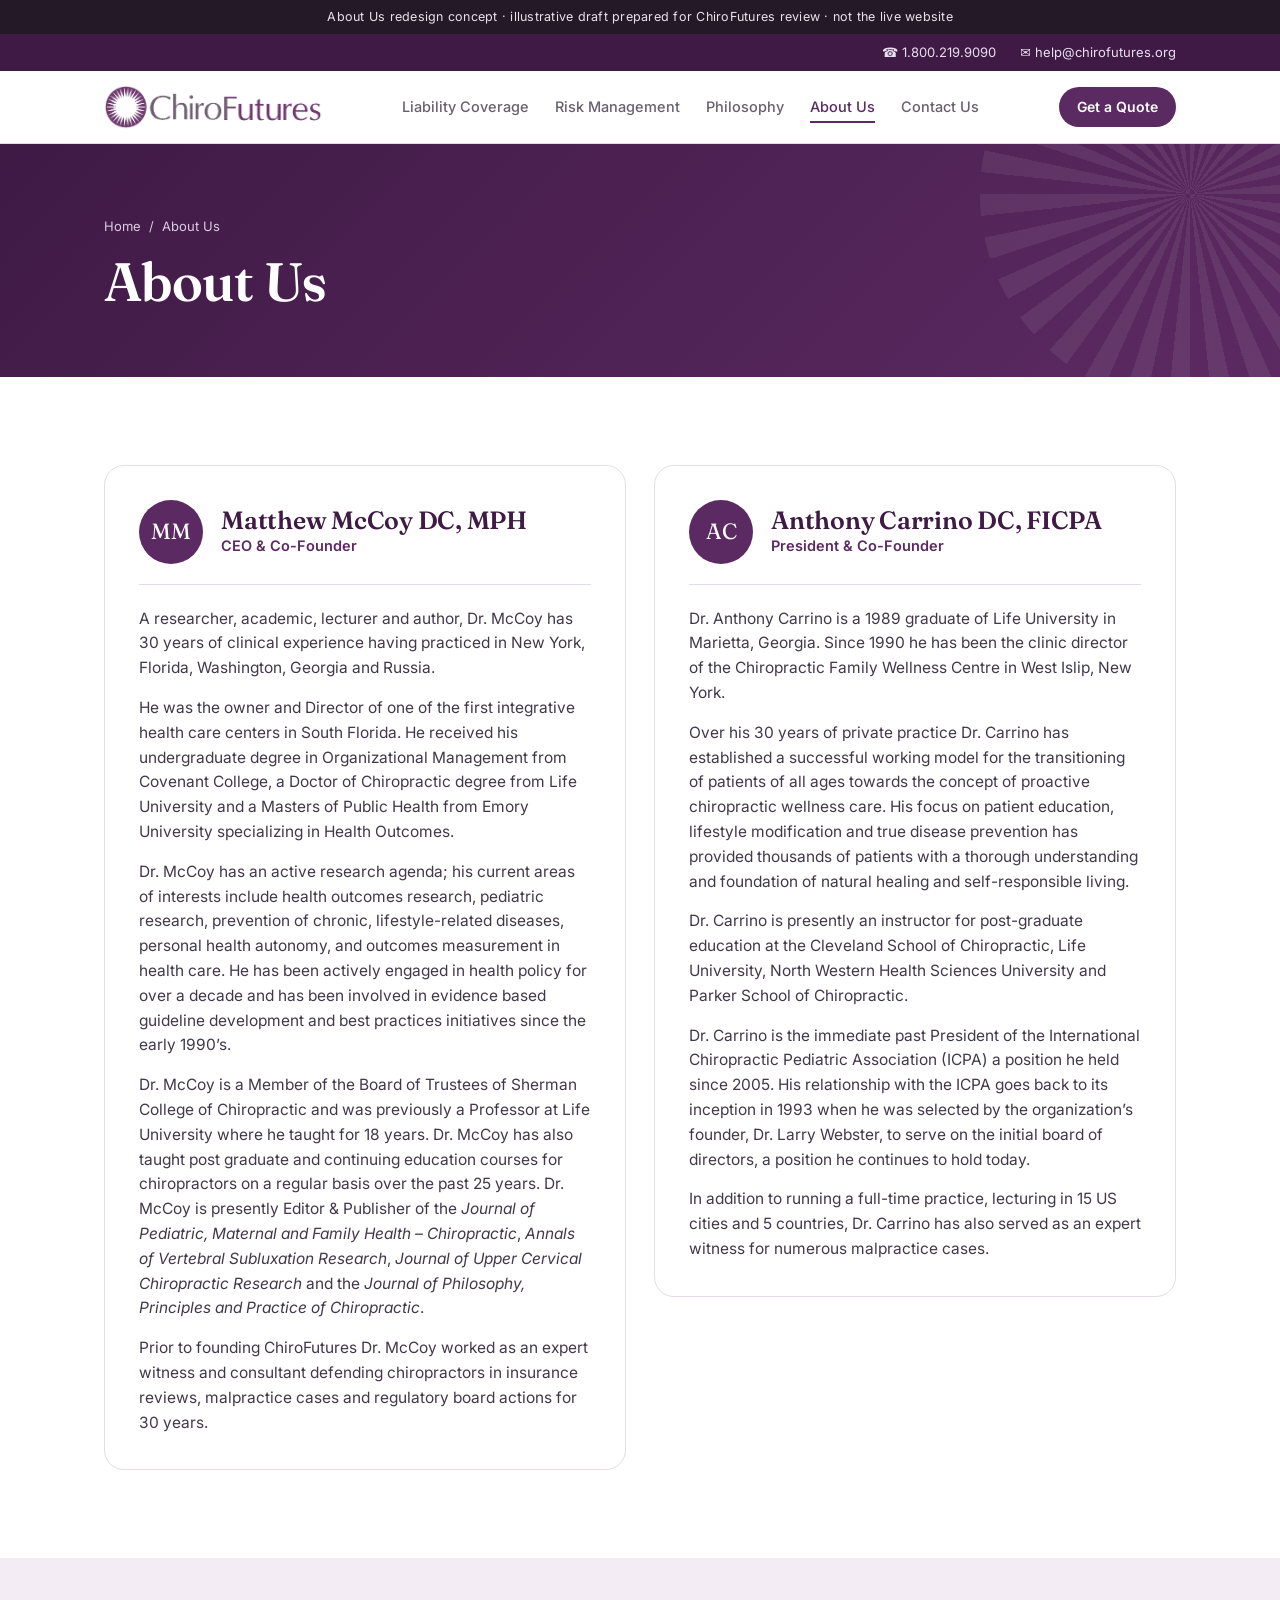
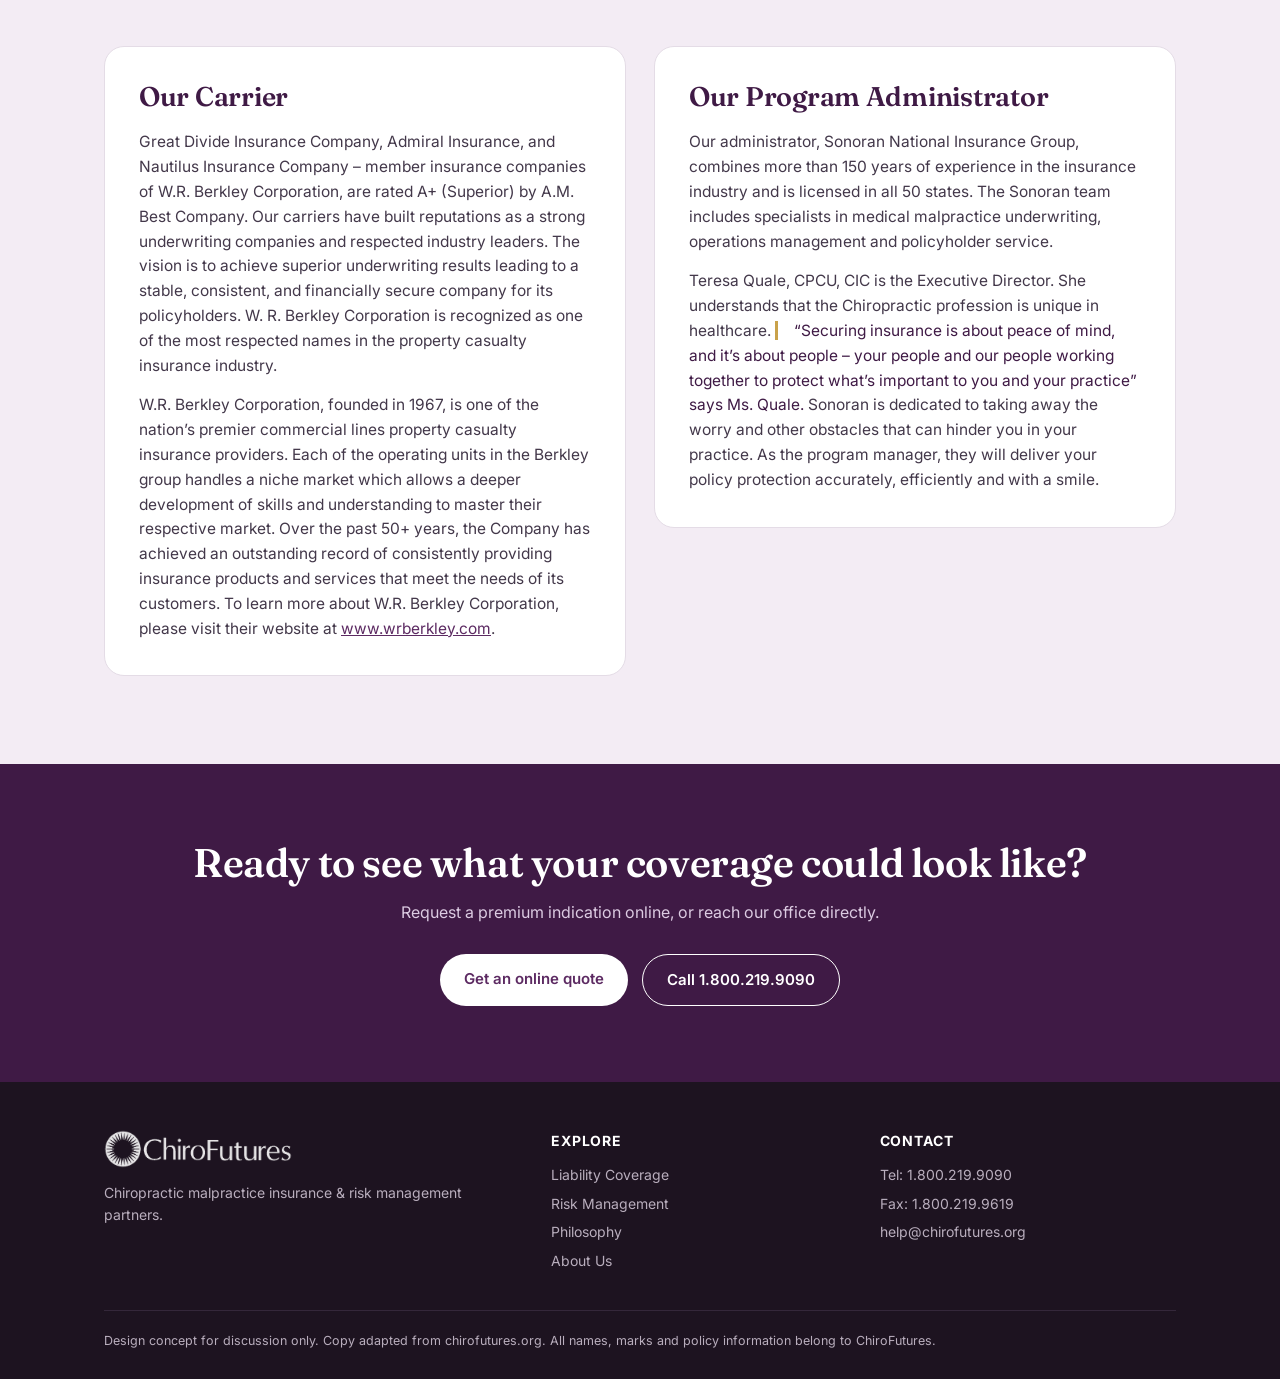
==== about.html @ 0a471173 "Create about.html" ====
<!DOCTYPE html>
<html lang="en">
<head>
<meta charset="utf-8">
<meta name="viewport" content="width=device-width, initial-scale=1">
<title>ChiroFutures – About Us – Redesign Concept</title>
<meta name="robots" content="noindex">
<link rel="preconnect" href="https://fonts.googleapis.com">
<link rel="preconnect" href="https://fonts.gstatic.com" crossorigin>
<link href="https://fonts.googleapis.com/css2?family=Fraunces:opsz,wght@9..144,500;9..144,600&family=Inter:wght@400;500;600&display=swap" rel="stylesheet">
<link rel="stylesheet" href="style.css">
</head>
<body>

<div class="concept">About Us redesign concept &middot; illustrative draft prepared for ChiroFutures review &middot; not the live website</div>

<div class="topbar"><div class="wrap">
  <a href="tel:18002199090">&#9742; 1.800.219.9090</a>
  <a href="mailto:help@chirofutures.org">&#9993; help@chirofutures.org</a>
</div></div>

<header class="nav"><div class="wrap">
  <a class="brand" href="index.html"><img src="assets/logo.svg" alt="ChiroFutures"></a>
  <nav><ul>
    <li><a href="index.html#coverage">Liability Coverage</a></li>
    <li><a href="index.html#risk">Risk Management</a></li>
    <li><a href="index.html#philosophy">Philosophy</a></li>
    <li><a href="about.html" class="active">About Us</a></li>
    <li><a href="index.html#contact">Contact Us</a></li>
  </ul></nav>
  <a class="btn btn-primary btn-sm" href="index.html#quote">Get a Quote</a>
</div></header>

<main>
  <div class="page-hero"><div class="wrap">
    <div class="crumbs"><a href="index.html">Home</a> &nbsp;/&nbsp; About Us</div>
    <h1>About Us</h1>
  </div></div>

  <section>
    <div class="wrap bios">
      <article class="bio">
        <div class="head"><div class="avatar">MM</div><div><h2>Matthew McCoy DC, MPH</h2><div class="role">CEO &amp; Co-Founder</div></div></div>
        <p>A researcher, academic, lecturer and author, Dr. McCoy has 30 years of clinical experience having practiced in New York, Florida, Washington, Georgia and Russia.</p>
        <p>He was the owner and Director of one of the first integrative health care centers in South Florida. He received his undergraduate degree in Organizational Management from Covenant College, a Doctor of Chiropractic degree from Life University and a Masters of Public Health from Emory University specializing in Health Outcomes.</p>
        <p>Dr. McCoy has an active research agenda; his current areas of interests include health outcomes research, pediatric research, prevention of chronic, lifestyle-related diseases, personal health autonomy, and outcomes measurement in health care. He has been actively engaged in health policy for over a decade and has been involved in evidence based guideline development and best practices initiatives since the early 1990&rsquo;s.</p>
        <p>Dr. McCoy is a Member of the Board of Trustees of Sherman College of Chiropractic and was previously a Professor at Life University where he taught for 18 years. Dr. McCoy has also taught post graduate and continuing education courses for chiropractors on a regular basis over the past 25 years. Dr. McCoy is presently Editor &amp; Publisher of the <em>Journal of Pediatric, Maternal and Family Health &ndash; Chiropractic</em>, <em>Annals of Vertebral Subluxation Research</em>, <em>Journal of Upper Cervical Chiropractic Research</em> and the <em>Journal of Philosophy, Principles and Practice of Chiropractic</em>.</p>
        <p>Prior to founding ChiroFutures Dr. McCoy worked as an expert witness and consultant defending chiropractors in insurance reviews, malpractice cases and regulatory board actions for 30 years.</p>
      </article>

      <article class="bio">
        <div class="head"><div class="avatar">AC</div><div><h2>Anthony Carrino DC, FICPA</h2><div class="role">President &amp; Co-Founder</div></div></div>
        <p>Dr. Anthony Carrino is a 1989 graduate of Life University in Marietta, Georgia. Since 1990 he has been the clinic director of the Chiropractic Family Wellness Centre in West Islip, New York.</p>
        <p>Over his 30 years of private practice Dr. Carrino has established a successful working model for the transitioning of patients of all ages towards the concept of proactive chiropractic wellness care. His focus on patient education, lifestyle modification and true disease prevention has provided thousands of patients with a thorough understanding and foundation of natural healing and self-responsible living.</p>
        <p>Dr. Carrino is presently an instructor for post-graduate education at the Cleveland School of Chiropractic, Life University, North Western Health Sciences University and Parker School of Chiropractic.</p>
        <p>Dr. Carrino is the immediate past President of the International Chiropractic Pediatric Association (ICPA) a position he held since 2005. His relationship with the ICPA goes back to its inception in 1993 when he was selected by the organization&rsquo;s founder, Dr. Larry Webster, to serve on the initial board of directors, a position he continues to hold today.</p>
        <p>In addition to running a full-time practice, lecturing in 15 US cities and 5 countries, Dr. Carrino has also served as an expert witness for numerous malpractice cases.</p>
      </article>
    </div>
  </section>

  <section class="partners">
    <div class="wrap cols2">
      <article class="pcard">
        <h2>Our Carrier</h2>
        <p>Great Divide Insurance Company, Admiral Insurance, and Nautilus Insurance Company &ndash; member insurance companies of W.R. Berkley Corporation, are rated A+ (Superior) by A.M. Best Company. Our carriers have built reputations as a strong underwriting companies and respected industry leaders. The vision is to achieve superior underwriting results leading to a stable, consistent, and financially secure company for its policyholders. W. R. Berkley Corporation is recognized as one of the most respected names in the property casualty insurance industry.</p>
        <p>W.R. Berkley Corporation, founded in 1967, is one of the nation&rsquo;s premier commercial lines property casualty insurance providers. Each of the operating units in the Berkley group handles a niche market which allows a deeper development of skills and understanding to master their respective market. Over the past 50+ years, the Company has achieved an outstanding record of consistently providing insurance products and services that meet the needs of its customers. To learn more about W.R. Berkley Corporation, please visit their website at <a class="ext" href="https://www.wrberkley.com" target="_blank" rel="noopener">www.wrberkley.com</a>.</p>
      </article>

      <article class="pcard">
        <h2>Our Program Administrator</h2>
        <p>Our administrator, Sonoran National Insurance Group, combines more than 150 years of experience in the insurance industry and is licensed in all 50 states. The Sonoran team includes specialists in medical malpractice underwriting, operations management and policyholder service.</p>
        <p>Teresa Quale, CPCU, CIC is the Executive Director. She understands that the Chiropractic profession is unique in healthcare. <span class="pull">&ldquo;Securing insurance is about peace of mind, and it&rsquo;s about people &ndash; your people and our people working together to protect what&rsquo;s important to you and your practice&rdquo; says Ms. Quale.</span> Sonoran is dedicated to taking away the worry and other obstacles that can hinder you in your practice. As the program manager, they will deliver your policy protection accurately, efficiently and with a smile.</p>
      </article>
    </div>
  </section>

  <div class="cta-band"><div class="wrap">
    <h2>Ready to see what your coverage could look like?</h2>
    <p>Request a premium indication online, or reach our office directly.</p>
    <div class="cta">
      <a class="btn btn-primary" style="background:#fff;color:var(--plum)" href="index.html#quote">Get an online quote</a>
      <a class="btn btn-ghost" href="tel:18002199090">Call 1.800.219.9090</a>
    </div>
  </div></div>
</main>

<footer><div class="wrap">
  <div class="cols">
    <div><img class="foot-logo" src="assets/logo.svg" alt="ChiroFutures"><p>Chiropractic malpractice insurance &amp; risk management partners.</p></div>
    <div><h4>Explore</h4><ul><li><a href="index.html#coverage">Liability Coverage</a></li><li><a href="index.html#risk">Risk Management</a></li><li><a href="index.html#philosophy">Philosophy</a></li><li><a href="about.html">About Us</a></li></ul></div>
    <div><h4>Contact</h4><ul><li>Tel: 1.800.219.9090</li><li>Fax: 1.800.219.9619</li><li><a href="mailto:help@chirofutures.org">help@chirofutures.org</a></li></ul></div>
  </div>
  <div class="legal">Design concept for discussion only. Copy adapted from chirofutures.org. All names, marks and policy information belong to ChiroFutures.</div>
</div></footer>

</body>
</html>
---- style.css ----
:root{
    --plum:#5c2a62; --plum-dark:#3f1a45; --plum-soft:#f3ecf4;
    --sand:#f7f3ec; --ink:#241a27; --muted:#6a5f6e; --line:#e4dce6; --accent:#c9a24b;
  }
  *{box-sizing:border-box;margin:0;padding:0}
  html{scroll-behavior:smooth}
  body{font-family:Inter,system-ui,sans-serif;color:var(--ink);line-height:1.6;background:#fff}
  h1,h2,h3{font-family:Fraunces,Georgia,serif;font-weight:600;line-height:1.15;letter-spacing:-.01em}
  a{color:inherit;text-decoration:none}
  .wrap{max-width:1120px;margin:0 auto;padding:0 24px}

  .concept{background:var(--ink);color:#e9e2ec;font-size:12.5px;text-align:center;padding:7px 16px;letter-spacing:.02em}

  .topbar{background:var(--plum-dark);color:#eadff0;font-size:13px}
  .topbar .wrap{display:flex;justify-content:flex-end;gap:24px;padding-top:8px;padding-bottom:8px;flex-wrap:wrap}
  .topbar a:hover{text-decoration:underline}

  header.nav{position:sticky;top:0;z-index:20;background:rgba(255,255,255,.96);backdrop-filter:blur(8px);border-bottom:1px solid var(--line)}
  header.nav .wrap{display:flex;align-items:center;justify-content:space-between;height:72px}
  .brand{display:flex;align-items:center}
  .brand img{height:44px;width:auto;display:block}
  .foot-logo{height:38px;width:auto;display:block;margin-bottom:14px;filter:brightness(0) invert(1);opacity:.92}
  nav ul{display:flex;gap:26px;list-style:none;font-size:14.5px;font-weight:500}
  nav a{color:var(--muted);padding:6px 0;border-bottom:2px solid transparent}
  nav a:hover{color:var(--plum);border-color:var(--plum)}
  .btn{display:inline-block;padding:13px 24px;border-radius:999px;font-weight:600;font-size:15px;transition:.2s}
  .btn-primary{background:var(--plum);color:#fff}
  .btn-primary:hover{background:var(--plum-dark);transform:translateY(-1px)}
  .btn-ghost{border:1.5px solid #fff;color:#fff}
  .btn-ghost:hover{background:#fff;color:var(--plum)}
  .btn-sm{padding:9px 18px;font-size:14px}
  @media(max-width:900px){nav ul{display:none}}

  .hero{background:linear-gradient(135deg,var(--plum-dark),var(--plum) 60%,#7a3a80);color:#fff;position:relative;overflow:hidden}
  .hero::after{content:"";position:absolute;right:-140px;top:-140px;width:520px;height:520px;border-radius:50%;
     background:repeating-conic-gradient(rgba(255,255,255,.07) 0 6deg,transparent 6deg 12deg)}
  .hero .wrap{display:grid;grid-template-columns:1.25fr .75fr;gap:56px;padding-top:96px;padding-bottom:96px;position:relative;z-index:1;align-items:center}
  .eyebrow{font-size:13px;letter-spacing:.14em;text-transform:uppercase;color:#e6cf9a;font-weight:600;margin-bottom:18px}
  .hero h1{font-size:clamp(38px,5vw,60px);margin-bottom:22px}
  .hero p.lead{font-size:18px;color:#eadff0;max-width:560px;margin-bottom:34px}
  .hero .cta{display:flex;gap:14px;flex-wrap:wrap}
  .quote-card{background:#fff;color:var(--ink);border-radius:20px;padding:30px;box-shadow:0 24px 60px rgba(0,0,0,.28)}
  .quote-card h3{font-size:22px;color:var(--plum);margin-bottom:8px}
  .quote-card p{font-size:14.5px;color:var(--muted);margin-bottom:18px}
  .quote-card label{display:block;font-size:12.5px;font-weight:600;margin:12px 0 5px}
  .quote-card input,.quote-card select{width:100%;padding:12px 14px;border:1px solid var(--line);border-radius:10px;font:inherit;background:#fff}
  .quote-card .btn{width:100%;margin-top:18px;border:0;cursor:pointer;text-align:center}
  .fine{font-size:12px;color:var(--muted);margin-top:12px}
  @media(max-width:900px){.hero .wrap{grid-template-columns:1fr;padding-top:64px;padding-bottom:64px}}

  .strip{background:var(--sand);border-bottom:1px solid var(--line)}
  .strip .wrap{display:grid;grid-template-columns:repeat(3,1fr);gap:24px;padding-top:30px;padding-bottom:30px}
  .strip div{display:flex;gap:14px;align-items:flex-start}
  .strip b{display:block;font-family:Fraunces,serif;font-size:19px;color:var(--plum)}
  .strip small{color:var(--muted);font-size:14px}
  .ico{flex:none;width:42px;height:42px;border-radius:12px;background:var(--plum);color:#fff;display:grid;place-items:center;font-size:19px}
  @media(max-width:800px){.strip .wrap{grid-template-columns:1fr}}

  section{padding:88px 0}
  .sec-head{max-width:640px;margin-bottom:44px}
  .sec-head h2{font-size:clamp(30px,3.6vw,42px);color:var(--plum-dark);margin-bottom:14px}
  .sec-head p{color:var(--muted);font-size:17px}

  .cards{display:grid;grid-template-columns:repeat(3,1fr);gap:22px}
  .card{border:1px solid var(--line);border-radius:18px;padding:28px;background:#fff;transition:.2s}
  .card:hover{border-color:var(--plum);box-shadow:0 14px 34px rgba(92,42,98,.12);transform:translateY(-3px)}
  .card h3{font-size:21px;margin:16px 0 8px;color:var(--plum-dark)}
  .card p{color:var(--muted);font-size:15px;margin-bottom:14px}
  .card a.more{color:var(--plum);font-weight:600;font-size:14.5px}
  @media(max-width:900px){.cards{grid-template-columns:1fr}}

  .founders{background:var(--plum-soft)}
  .founders .grid{display:grid;grid-template-columns:1fr 1fr;gap:56px;align-items:center}
  .founders h2{font-size:clamp(30px,3.6vw,42px);color:var(--plum-dark);margin-bottom:18px}
  .founders p{color:#4a3f4e;margin-bottom:16px;font-size:16.5px}
  .people{display:grid;gap:18px}
  .person{background:#fff;border-radius:18px;padding:24px 26px;display:flex;gap:18px;align-items:center;border:1px solid var(--line)}
  .avatar{flex:none;width:64px;height:64px;border-radius:50%;background:var(--plum);color:#fff;display:grid;place-items:center;font-family:Fraunces,serif;font-size:22px}
  .person b{font-family:Fraunces,serif;font-size:19px;color:var(--plum-dark);display:block}
  .person span{color:var(--muted);font-size:14.5px}
  .sig{font-family:Fraunces,serif;font-style:italic;color:var(--plum);font-size:18px}
  @media(max-width:900px){.founders .grid{grid-template-columns:1fr;gap:32px}}

  .endorse .box{border:1px solid var(--line);border-radius:22px;padding:40px;display:grid;grid-template-columns:auto 1fr;gap:32px;align-items:center;background:#fff}
  .endorse .avatar{width:84px;height:84px;font-size:28px;background:var(--accent);color:#2b2112}
  .endorse blockquote{font-family:Fraunces,serif;font-size:22px;line-height:1.4;color:var(--plum-dark)}
  .endorse cite{display:block;margin-top:14px;font-style:normal;font-family:Inter,sans-serif;font-size:14px;color:var(--muted)}
  @media(max-width:700px){.endorse .box{grid-template-columns:1fr}}

  .cta-band{background:var(--plum-dark);color:#fff;text-align:center;padding:76px 0}
  .cta-band h2{font-size:clamp(28px,3.4vw,40px);margin-bottom:14px}
  .cta-band p{color:#dccbe2;max-width:600px;margin:0 auto 28px}
  .cta-band .cta{display:flex;gap:14px;justify-content:center;flex-wrap:wrap}

  footer{background:#1d1320;color:#b9aebd;font-size:14px;padding:48px 0 28px}
  footer .cols{display:grid;grid-template-columns:1.4fr 1fr 1fr;gap:32px;margin-bottom:32px}
  footer h4{color:#fff;font-size:14px;margin-bottom:12px;letter-spacing:.06em;text-transform:uppercase}
  footer li{list-style:none;margin-bottom:6px}
  footer a:hover{color:#fff}
  footer .legal{border-top:1px solid #34273a;padding-top:20px;font-size:12.5px}
  @media(max-width:800px){footer .cols{grid-template-columns:1fr}}

  nav a.active{color:var(--plum);border-color:var(--plum)}
  .page-hero{background:linear-gradient(135deg,var(--plum-dark),var(--plum));color:#fff;padding:72px 0 64px;position:relative;overflow:hidden}
  .page-hero::after{content:"";position:absolute;right:-120px;top:-160px;width:420px;height:420px;border-radius:50%;background:repeating-conic-gradient(rgba(255,255,255,.07) 0 6deg,transparent 6deg 12deg)}
  .page-hero .wrap{position:relative;z-index:1}
  .page-hero h1{font-size:clamp(36px,4.6vw,54px)}
  .crumbs{font-size:13px;color:#dccbe2;margin-bottom:14px}
  .crumbs a:hover{text-decoration:underline}
  .bios{display:grid;grid-template-columns:1fr 1fr;gap:28px;align-items:start}
  .bio{border:1px solid var(--line);border-radius:20px;padding:34px;background:#fff}
  .bio .head{display:flex;gap:18px;align-items:center;margin-bottom:22px;padding-bottom:20px;border-bottom:1px solid var(--line)}
  .bio h2{font-size:25px;color:var(--plum-dark)}
  .bio .role{color:var(--plum);font-weight:600;font-size:14.5px}
  .bio p{color:#43384a;font-size:15.5px;margin-bottom:15px}
  .bio p:last-child{margin-bottom:0}
  .partners{background:var(--plum-soft)}
  .partners .cols2{display:grid;grid-template-columns:1fr 1fr;gap:28px;align-items:start}
  .pcard{background:#fff;border:1px solid var(--line);border-radius:20px;padding:34px}
  .pcard h2{font-size:27px;color:var(--plum-dark);margin-bottom:18px}
  .pcard p{color:#43384a;font-size:15.5px;margin-bottom:15px}
  .pcard p:last-child{margin-bottom:0}
  .pcard .pull{border-left:3px solid var(--accent);padding-left:16px;color:var(--plum-dark)}
  .pcard a.ext{color:var(--plum);text-decoration:underline}
  @media(max-width:900px){.bios,.partners .cols2{grid-template-columns:1fr}}
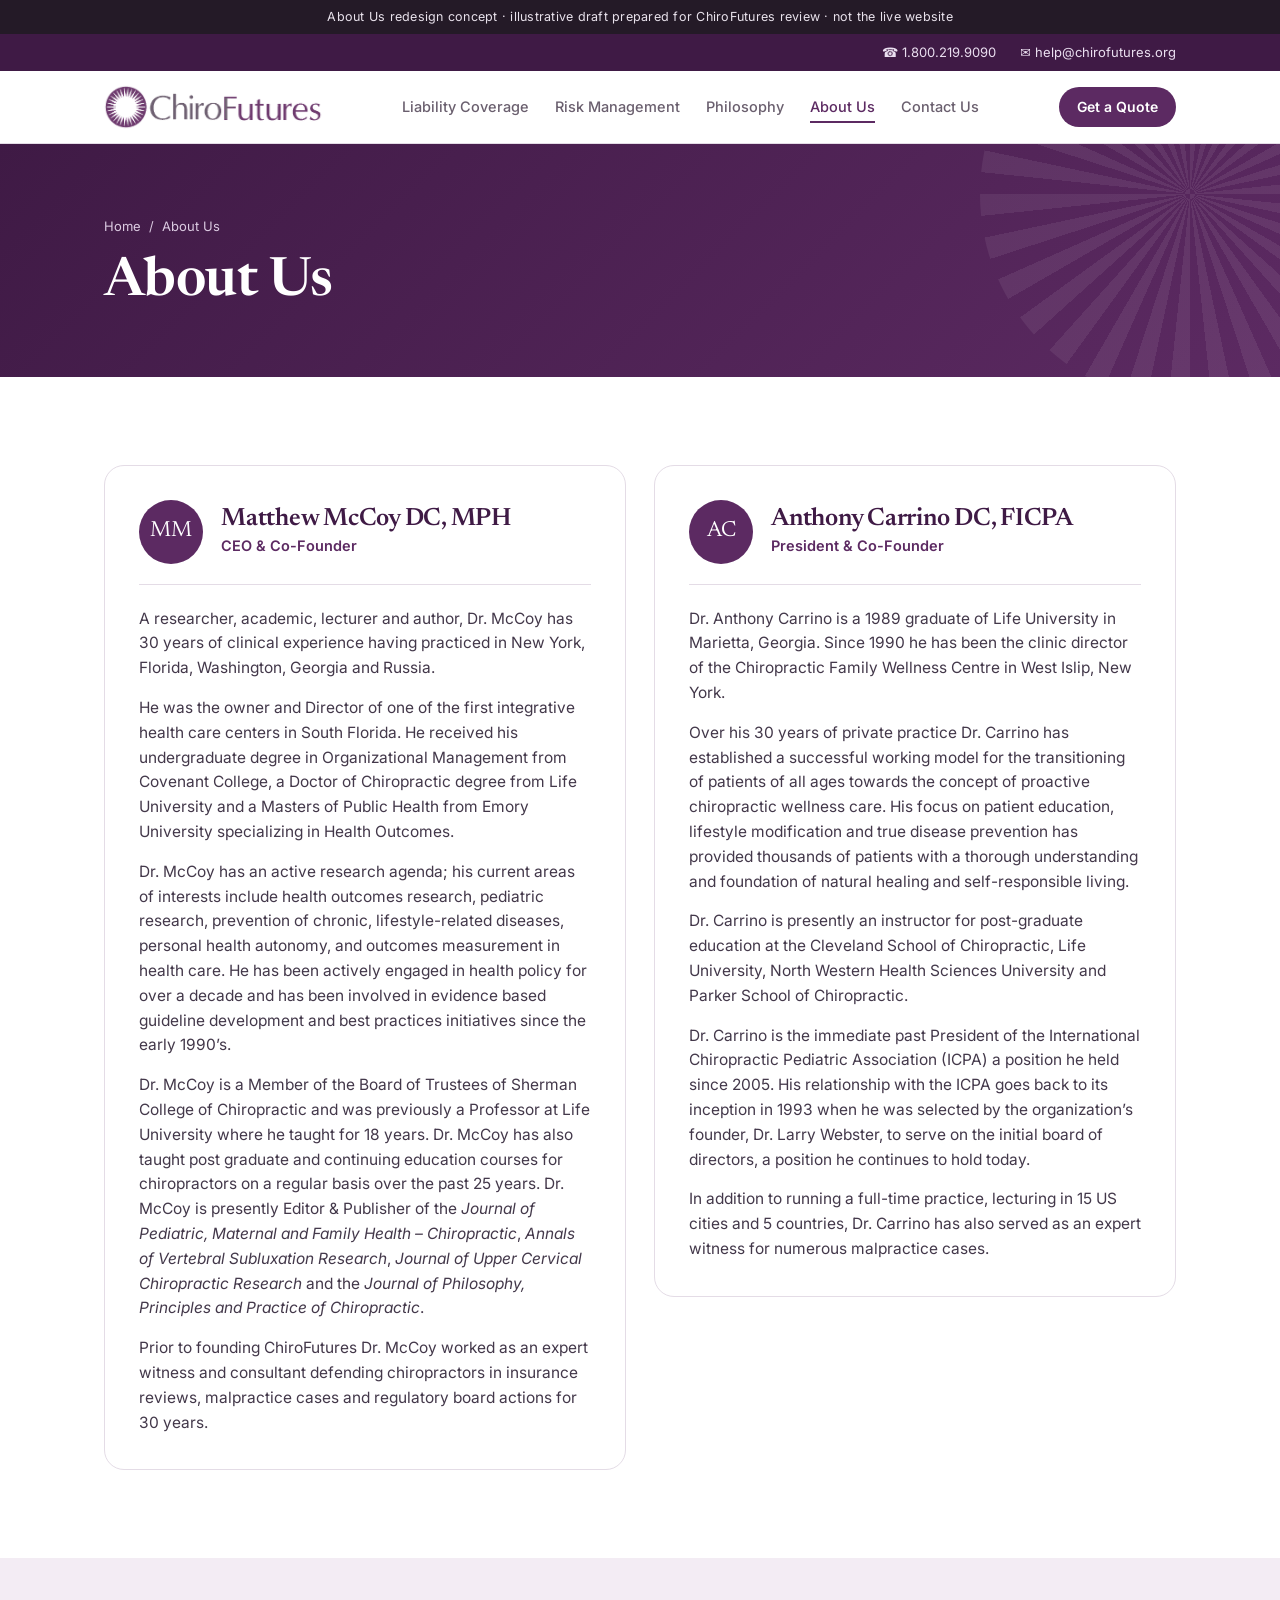
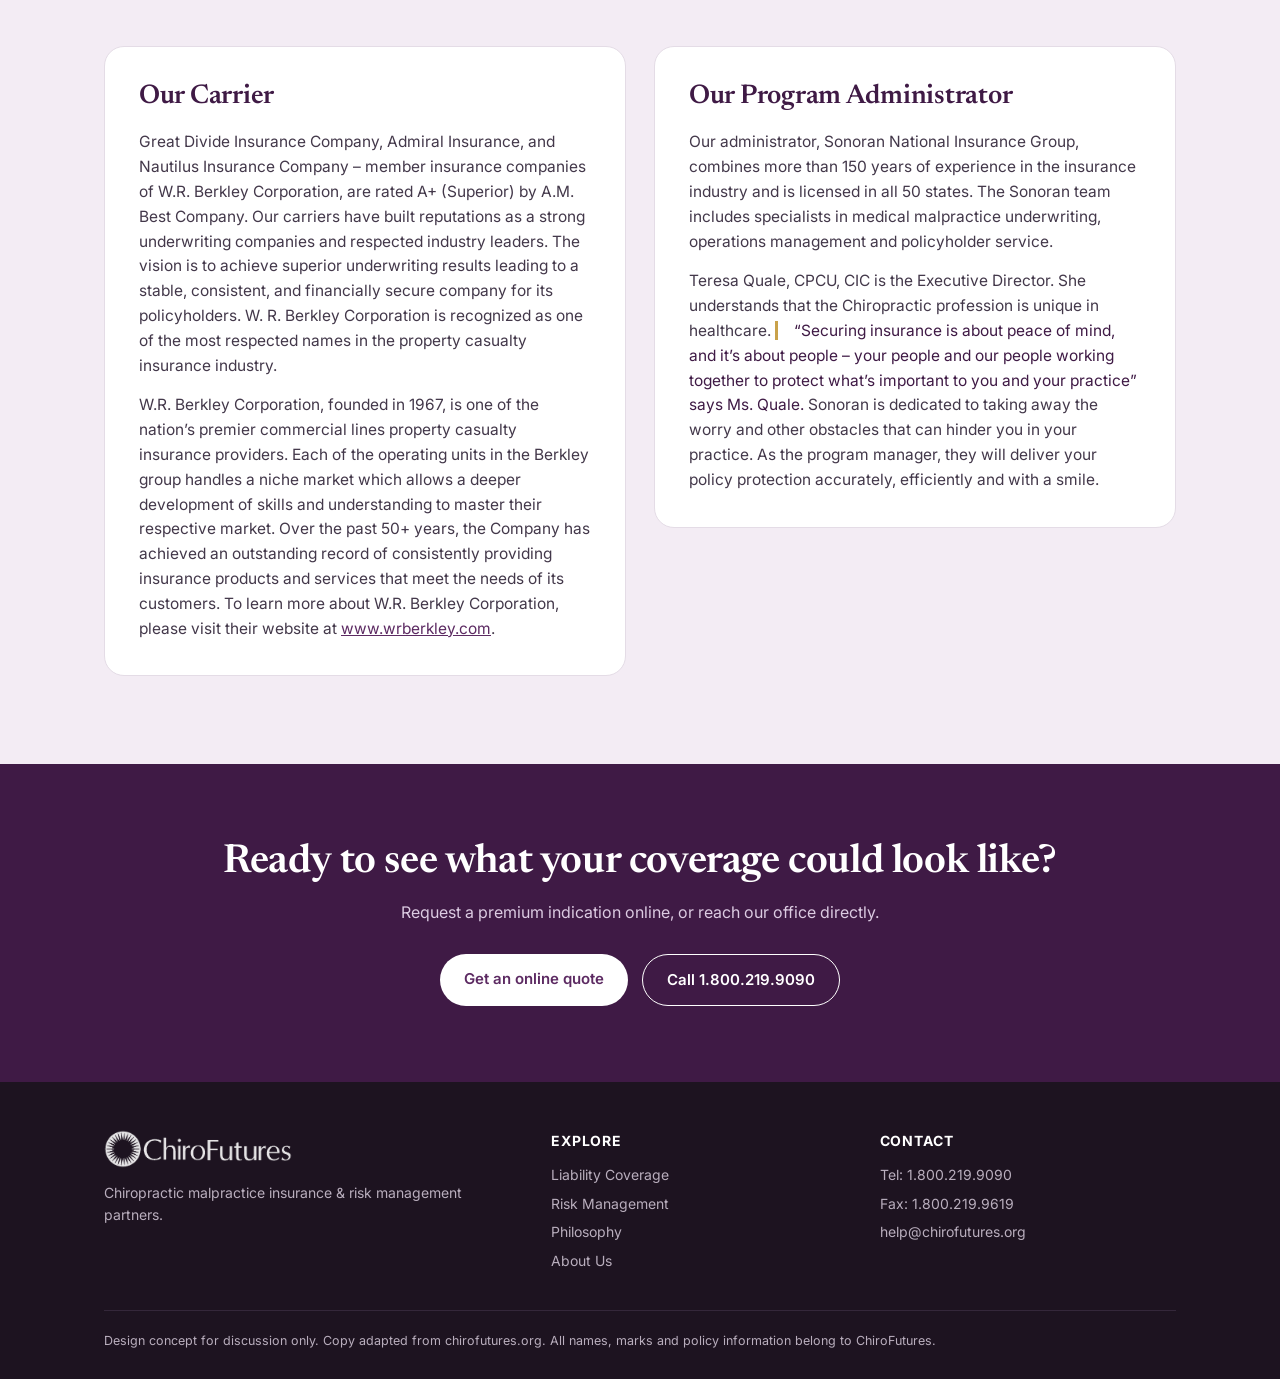
==== commit d468fa4a: "Update about.html" ====
--- a/about.html
+++ b/about.html
@@ -7,7 +7,7 @@
 <meta name="robots" content="noindex">
 <link rel="preconnect" href="https://fonts.googleapis.com">
 <link rel="preconnect" href="https://fonts.gstatic.com" crossorigin>
-<link href="https://fonts.googleapis.com/css2?family=Fraunces:opsz,wght@9..144,500;9..144,600&family=Inter:wght@400;500;600&display=swap" rel="stylesheet">
+<link href="https://fonts.googleapis.com/css2?family=Newsreader:opsz,wght@6..72,500;6..72,600&family=Inter:wght@400;500;600&display=swap" rel="stylesheet">
 <link rel="stylesheet" href="style.css">
 </head>
 <body>
--- a/style.css
+++ b/style.css
@@ -5,7 +5,7 @@
   *{box-sizing:border-box;margin:0;padding:0}
   html{scroll-behavior:smooth}
   body{font-family:Inter,system-ui,sans-serif;color:var(--ink);line-height:1.6;background:#fff}
-  h1,h2,h3{font-family:Fraunces,Georgia,serif;font-weight:600;line-height:1.15;letter-spacing:-.01em}
+  h1,h2,h3{font-family:Newsreader,Georgia,serif;font-weight:600;line-height:1.15;letter-spacing:-.01em}
   a{color:inherit;text-decoration:none}
   .wrap{max-width:1120px;margin:0 auto;padding:0 24px}
 
@@ -51,7 +51,7 @@
   .strip{background:var(--sand);border-bottom:1px solid var(--line)}
   .strip .wrap{display:grid;grid-template-columns:repeat(3,1fr);gap:24px;padding-top:30px;padding-bottom:30px}
   .strip div{display:flex;gap:14px;align-items:flex-start}
-  .strip b{display:block;font-family:Fraunces,serif;font-size:19px;color:var(--plum)}
+  .strip b{display:block;font-family:Newsreader,serif;font-size:19px;color:var(--plum)}
   .strip small{color:var(--muted);font-size:14px}
   .ico{flex:none;width:42px;height:42px;border-radius:12px;background:var(--plum);color:#fff;display:grid;place-items:center;font-size:19px}
   @media(max-width:800px){.strip .wrap{grid-template-columns:1fr}}
@@ -75,15 +75,15 @@
   .founders p{color:#4a3f4e;margin-bottom:16px;font-size:16.5px}
   .people{display:grid;gap:18px}
   .person{background:#fff;border-radius:18px;padding:24px 26px;display:flex;gap:18px;align-items:center;border:1px solid var(--line)}
-  .avatar{flex:none;width:64px;height:64px;border-radius:50%;background:var(--plum);color:#fff;display:grid;place-items:center;font-family:Fraunces,serif;font-size:22px}
-  .person b{font-family:Fraunces,serif;font-size:19px;color:var(--plum-dark);display:block}
+  .avatar{flex:none;width:64px;height:64px;border-radius:50%;background:var(--plum);color:#fff;display:grid;place-items:center;font-family:Newsreader,serif;font-size:22px}
+  .person b{font-family:Newsreader,serif;font-size:19px;color:var(--plum-dark);display:block}
   .person span{color:var(--muted);font-size:14.5px}
-  .sig{font-family:Fraunces,serif;font-style:italic;color:var(--plum);font-size:18px}
+  .sig{font-family:Newsreader,serif;font-style:italic;color:var(--plum);font-size:18px}
   @media(max-width:900px){.founders .grid{grid-template-columns:1fr;gap:32px}}
 
   .endorse .box{border:1px solid var(--line);border-radius:22px;padding:40px;display:grid;grid-template-columns:auto 1fr;gap:32px;align-items:center;background:#fff}
   .endorse .avatar{width:84px;height:84px;font-size:28px;background:var(--accent);color:#2b2112}
-  .endorse blockquote{font-family:Fraunces,serif;font-size:22px;line-height:1.4;color:var(--plum-dark)}
+  .endorse blockquote{font-family:Newsreader,serif;font-size:22px;line-height:1.4;color:var(--plum-dark)}
   .endorse cite{display:block;margin-top:14px;font-style:normal;font-family:Inter,sans-serif;font-size:14px;color:var(--muted)}
   @media(max-width:700px){.endorse .box{grid-template-columns:1fr}}
 
